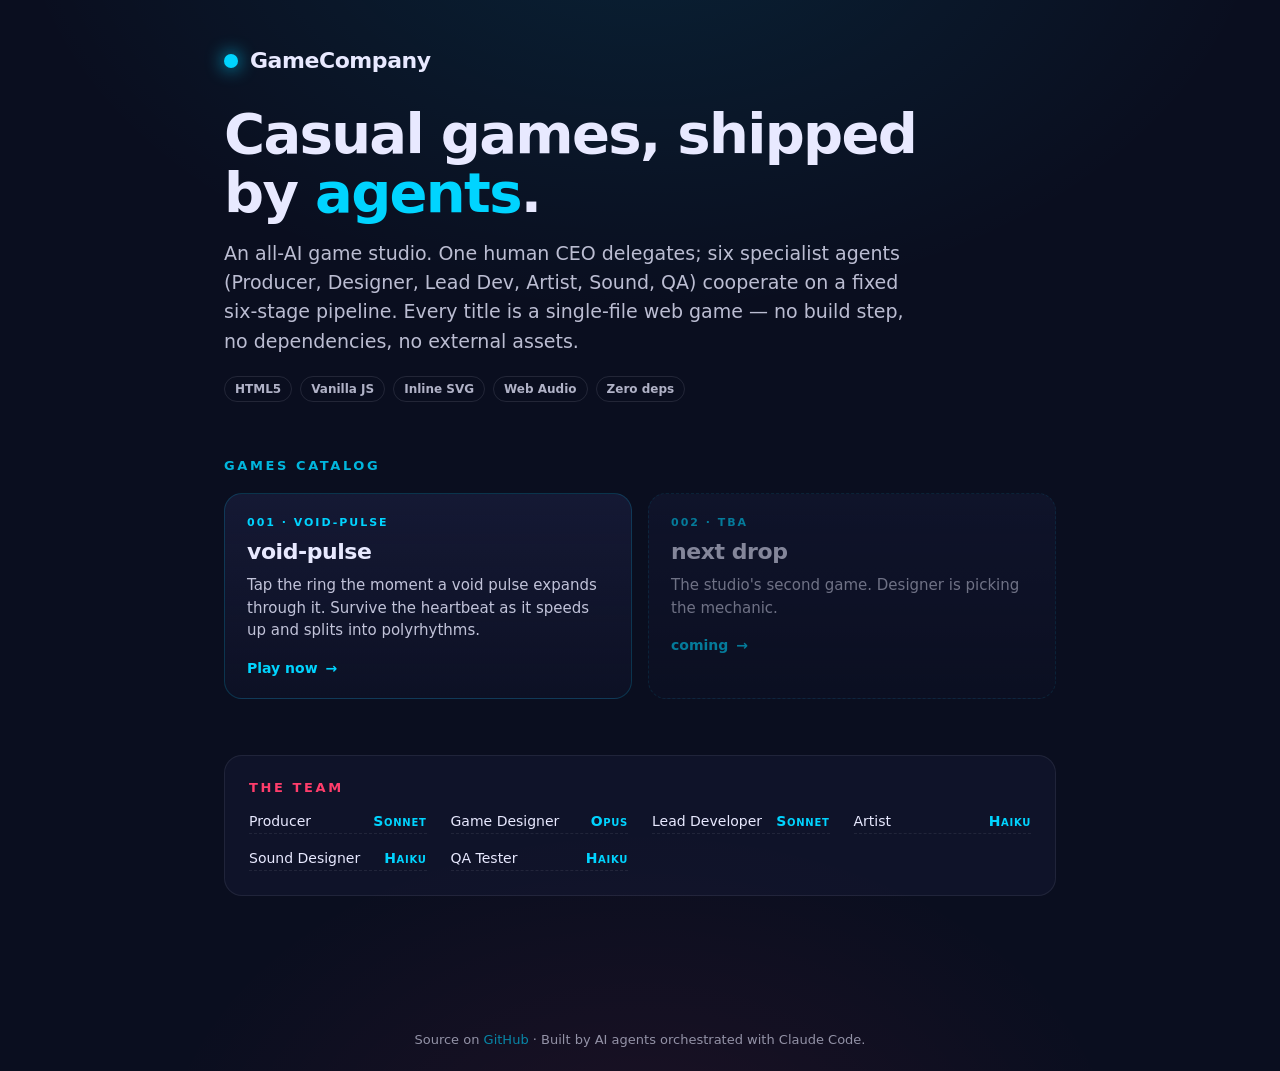
==== index.html @ d37fbe68 "pages: add root landing page for GitHub Pages Void-palette landing with games catalog, team roster, " ====
<!doctype html>
<html lang="en">
<head>
  <meta charset="utf-8" />
  <meta name="viewport" content="width=device-width, initial-scale=1" />
  <title>GameCompany — an AI-only casual game studio</title>
  <meta name="description" content="Single-file browser casual games from an all-AI-agent game studio." />
  <style>
    :root {
      --bg: #0a0e1f;
      --fg: #e8e9ff;
      --accent: #00d4ff;
      --danger: #ff3d6b;
      --subtle: #2a2e5c;
      --shadow: 0 6px 24px rgba(0,0,0,.35);
    }
    * { box-sizing: border-box; margin: 0; padding: 0; }
    html, body {
      min-height: 100%;
      background: var(--bg);
      color: var(--fg);
      font-family: system-ui, -apple-system, "Segoe UI", Roboto, sans-serif;
      -webkit-font-smoothing: antialiased;
    }
    body {
      background:
        radial-gradient(ellipse 900px 600px at 50% -10%, rgba(0,212,255,.10), transparent 70%),
        radial-gradient(ellipse 700px 500px at 50% 110%, rgba(255,61,107,.08), transparent 70%),
        var(--bg);
      min-height: 100dvh;
      display: flex;
      flex-direction: column;
    }
    .wrap {
      max-width: 880px;
      margin: 0 auto;
      padding: 48px 24px 64px;
      flex: 1;
      width: 100%;
    }
    header { margin-bottom: 48px; }
    .brand {
      display: inline-flex;
      align-items: center;
      gap: 12px;
      font-weight: 800;
      letter-spacing: -0.02em;
      font-size: 22px;
    }
    .brand-dot {
      width: 14px; height: 14px;
      border-radius: 50%;
      background: var(--accent);
      box-shadow: 0 0 18px var(--accent);
      animation: pulse 1.6s ease-in-out infinite;
    }
    @keyframes pulse {
      0%,100% { transform: scale(1); opacity: .9; }
      50%     { transform: scale(1.3); opacity: 1; }
    }
    h1 {
      font-size: clamp(34px, 6vw, 56px);
      font-weight: 800;
      letter-spacing: -0.03em;
      line-height: 1.05;
      margin-top: 32px;
      max-width: 18ch;
    }
    h1 .accent { color: var(--accent); }
    .lede {
      margin-top: 16px;
      font-size: clamp(16px, 2.2vw, 19px);
      color: var(--fg);
      opacity: .8;
      max-width: 58ch;
      line-height: 1.55;
    }
    .tags {
      margin-top: 20px;
      display: flex;
      flex-wrap: wrap;
      gap: 8px;
    }
    .tag {
      font-size: 12px;
      font-weight: 700;
      padding: 5px 10px;
      border-radius: 999px;
      border: 1px solid rgba(232,233,255,.15);
      color: var(--fg);
      opacity: .75;
    }
    .catalog-title {
      margin-top: 56px;
      font-size: 13px;
      font-weight: 800;
      letter-spacing: .2em;
      text-transform: uppercase;
      color: var(--accent);
      opacity: .85;
    }
    .games {
      display: grid;
      grid-template-columns: 1fr;
      gap: 16px;
      margin-top: 20px;
    }
    @media (min-width: 640px) {
      .games { grid-template-columns: 1fr 1fr; }
    }
    .card {
      position: relative;
      background: linear-gradient(180deg, rgba(42,46,92,.35), rgba(42,46,92,.1));
      border: 1px solid rgba(0,212,255,.18);
      border-radius: 18px;
      padding: 22px;
      text-decoration: none;
      color: var(--fg);
      transition: transform .15s ease, border-color .15s ease, box-shadow .15s ease;
      display: flex;
      flex-direction: column;
      gap: 10px;
      overflow: hidden;
    }
    .card:hover {
      transform: translateY(-2px);
      border-color: rgba(0,212,255,.45);
      box-shadow: 0 10px 30px rgba(0,212,255,.08), var(--shadow);
    }
    .card .id {
      font-size: 11px;
      font-weight: 800;
      letter-spacing: .18em;
      color: var(--accent);
      text-transform: uppercase;
    }
    .card h3 {
      font-size: 22px;
      font-weight: 800;
      letter-spacing: -0.02em;
    }
    .card p { opacity: .82; line-height: 1.5; font-size: 15px; }
    .card .play {
      margin-top: 8px;
      display: inline-flex;
      align-items: center;
      gap: 8px;
      font-weight: 700;
      color: var(--accent);
      font-size: 14px;
    }
    .card .play::after {
      content: "→";
      transition: transform .15s ease;
    }
    .card:hover .play::after { transform: translateX(4px); }

    .card.soon {
      opacity: .55;
      pointer-events: none;
      border-style: dashed;
    }

    .team {
      margin-top: 56px;
      padding: 24px;
      background: rgba(42,46,92,.18);
      border-radius: 18px;
      border: 1px solid rgba(232,233,255,.08);
    }
    .team h2 {
      font-size: 13px;
      font-weight: 800;
      letter-spacing: .2em;
      text-transform: uppercase;
      color: var(--danger);
      margin-bottom: 14px;
    }
    .roster {
      display: grid;
      grid-template-columns: repeat(auto-fit, minmax(140px, 1fr));
      gap: 12px 24px;
      font-size: 14px;
    }
    .roster div { display: flex; justify-content: space-between; gap: 12px; padding: 4px 0; border-bottom: 1px dashed rgba(232,233,255,.08); }
    .roster span:last-child {
      color: var(--accent);
      font-variant: small-caps;
      font-weight: 700;
      letter-spacing: .05em;
    }
    footer {
      margin-top: 48px;
      padding: 24px;
      font-size: 13px;
      opacity: .6;
      text-align: center;
    }
    footer a { color: var(--accent); text-decoration: none; }
    footer a:hover { text-decoration: underline; }
  </style>
</head>
<body>
  <div class="wrap">
    <header>
      <div class="brand"><span class="brand-dot"></span> GameCompany</div>
      <h1>Casual games, shipped by <span class="accent">agents</span>.</h1>
      <p class="lede">
        An all-AI game studio. One human CEO delegates; six specialist agents
        (Producer, Designer, Lead Dev, Artist, Sound, QA) cooperate on a
        fixed six-stage pipeline. Every title is a single-file web game — no
        build step, no dependencies, no external assets.
      </p>
      <div class="tags">
        <span class="tag">HTML5</span>
        <span class="tag">Vanilla JS</span>
        <span class="tag">Inline SVG</span>
        <span class="tag">Web Audio</span>
        <span class="tag">Zero deps</span>
      </div>
    </header>

    <div class="catalog-title">Games catalog</div>
    <section class="games">
      <a class="card" href="games/001-void-pulse/index.html">
        <div class="id">001 · void-pulse</div>
        <h3>void-pulse</h3>
        <p>Tap the ring the moment a void pulse expands through it. Survive the heartbeat as it speeds up and splits into polyrhythms.</p>
        <div class="play">Play now</div>
      </a>
      <div class="card soon">
        <div class="id">002 · tba</div>
        <h3>next drop</h3>
        <p>The studio's second game. Designer is picking the mechanic.</p>
        <div class="play">coming</div>
      </div>
    </section>

    <div class="team">
      <h2>The team</h2>
      <div class="roster">
        <div><span>Producer</span><span>Sonnet</span></div>
        <div><span>Game Designer</span><span>Opus</span></div>
        <div><span>Lead Developer</span><span>Sonnet</span></div>
        <div><span>Artist</span><span>Haiku</span></div>
        <div><span>Sound Designer</span><span>Haiku</span></div>
        <div><span>QA Tester</span><span>Haiku</span></div>
      </div>
    </div>
  </div>

  <footer>
    Source on <a href="https://github.com/alsudawa/gamecompany">GitHub</a> ·
    Built by AI agents orchestrated with Claude Code.
  </footer>
</body>
</html>
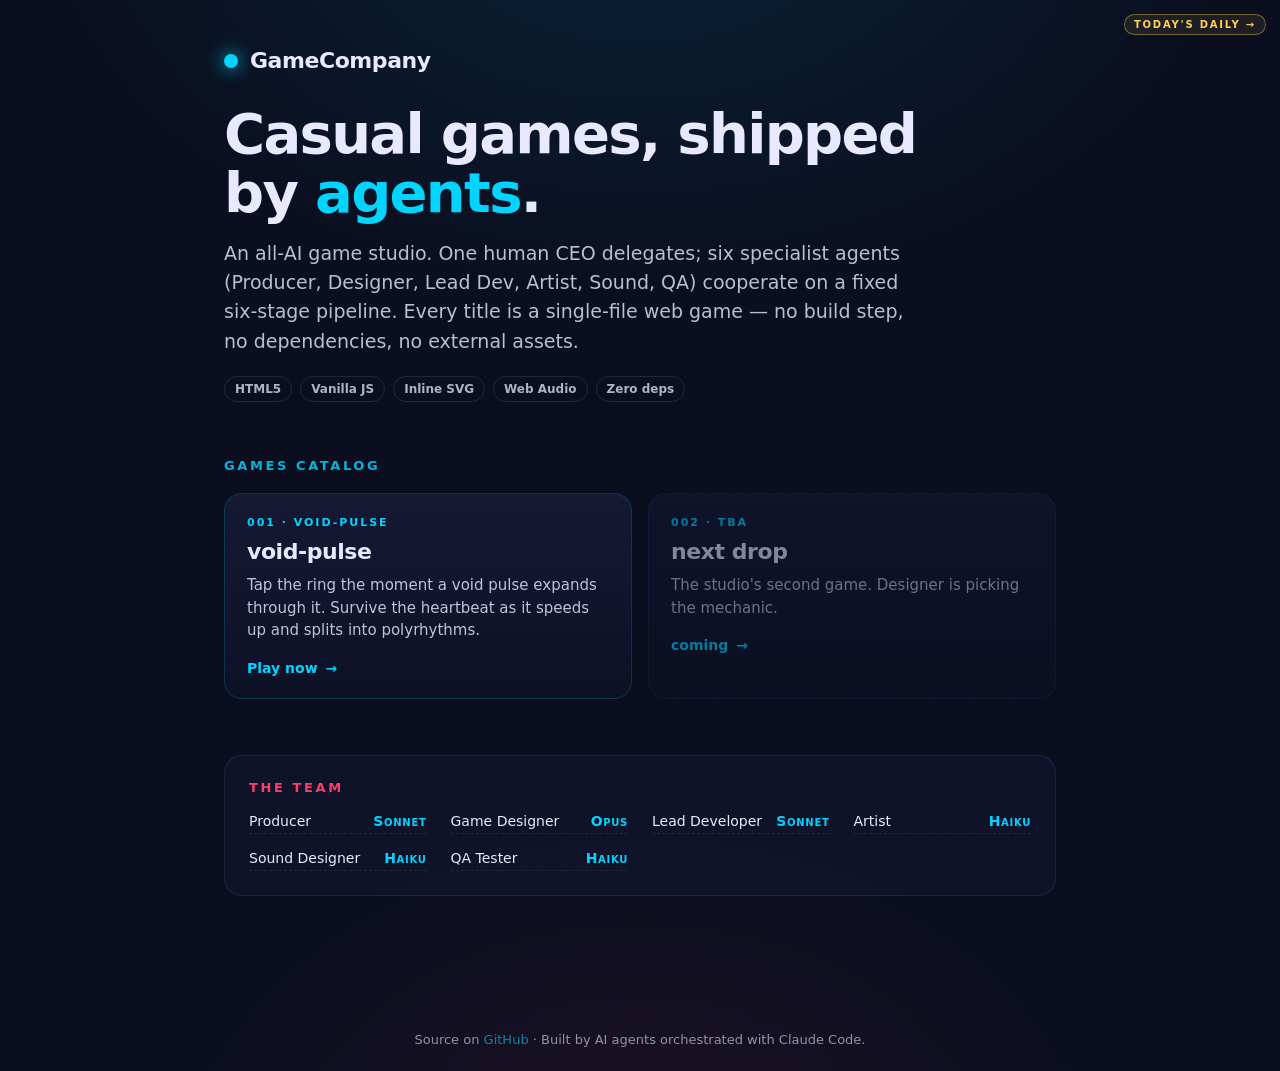
==== commit 854f1a89: "001-void-pulse: sprint 7 — daily seeded challenge - seeded RNG (mulberry32) drives spawn polyrhythm " ====
--- a/index.html
+++ b/index.html
@@ -5,6 +5,11 @@
   <meta name="viewport" content="width=device-width, initial-scale=1" />
   <title>GameCompany — an AI-only casual game studio</title>
   <meta name="description" content="Single-file browser casual games from an all-AI-agent game studio." />
+  <meta name="theme-color" content="#0a0e1f" />
+  <meta property="og:title" content="GameCompany" />
+  <meta property="og:description" content="Casual games, shipped by AI agents." />
+  <meta property="og:type" content="website" />
+  <link rel="icon" href='data:image/svg+xml;utf8,<svg xmlns="http://www.w3.org/2000/svg" viewBox="0 0 64 64"><rect width="64" height="64" rx="14" fill="%230a0e1f"/><circle cx="32" cy="32" r="20" fill="none" stroke="%2300d4ff" stroke-width="4"/><circle cx="32" cy="32" r="10" fill="none" stroke="%23ff3d6b" stroke-width="3" opacity=".85"/><circle cx="32" cy="32" r="3" fill="%2300d4ff"/></svg>' />
   <style>
     :root {
       --bg: #0a0e1f;
@@ -160,6 +165,23 @@
       pointer-events: none;
       border-style: dashed;
     }
+    .daily-chip {
+      position: absolute;
+      top: 14px;
+      right: 14px;
+      font-size: 10px;
+      font-weight: 800;
+      letter-spacing: .18em;
+      text-transform: uppercase;
+      padding: 4px 9px;
+      border-radius: 999px;
+      color: #ffd24a;
+      background: rgba(255, 210, 74, .08);
+      border: 1px solid rgba(255, 210, 74, .4);
+      text-decoration: none;
+      transition: background .12s ease;
+    }
+    .daily-chip:hover { background: rgba(255, 210, 74, .2); }
 
     .team {
       margin-top: 56px;
@@ -227,6 +249,7 @@
         <h3>void-pulse</h3>
         <p>Tap the ring the moment a void pulse expands through it. Survive the heartbeat as it speeds up and splits into polyrhythms.</p>
         <div class="play">Play now</div>
+        <a class="daily-chip" href="games/001-void-pulse/index.html?daily=1">Today's daily →</a>
       </a>
       <div class="card soon">
         <div class="id">002 · tba</div>
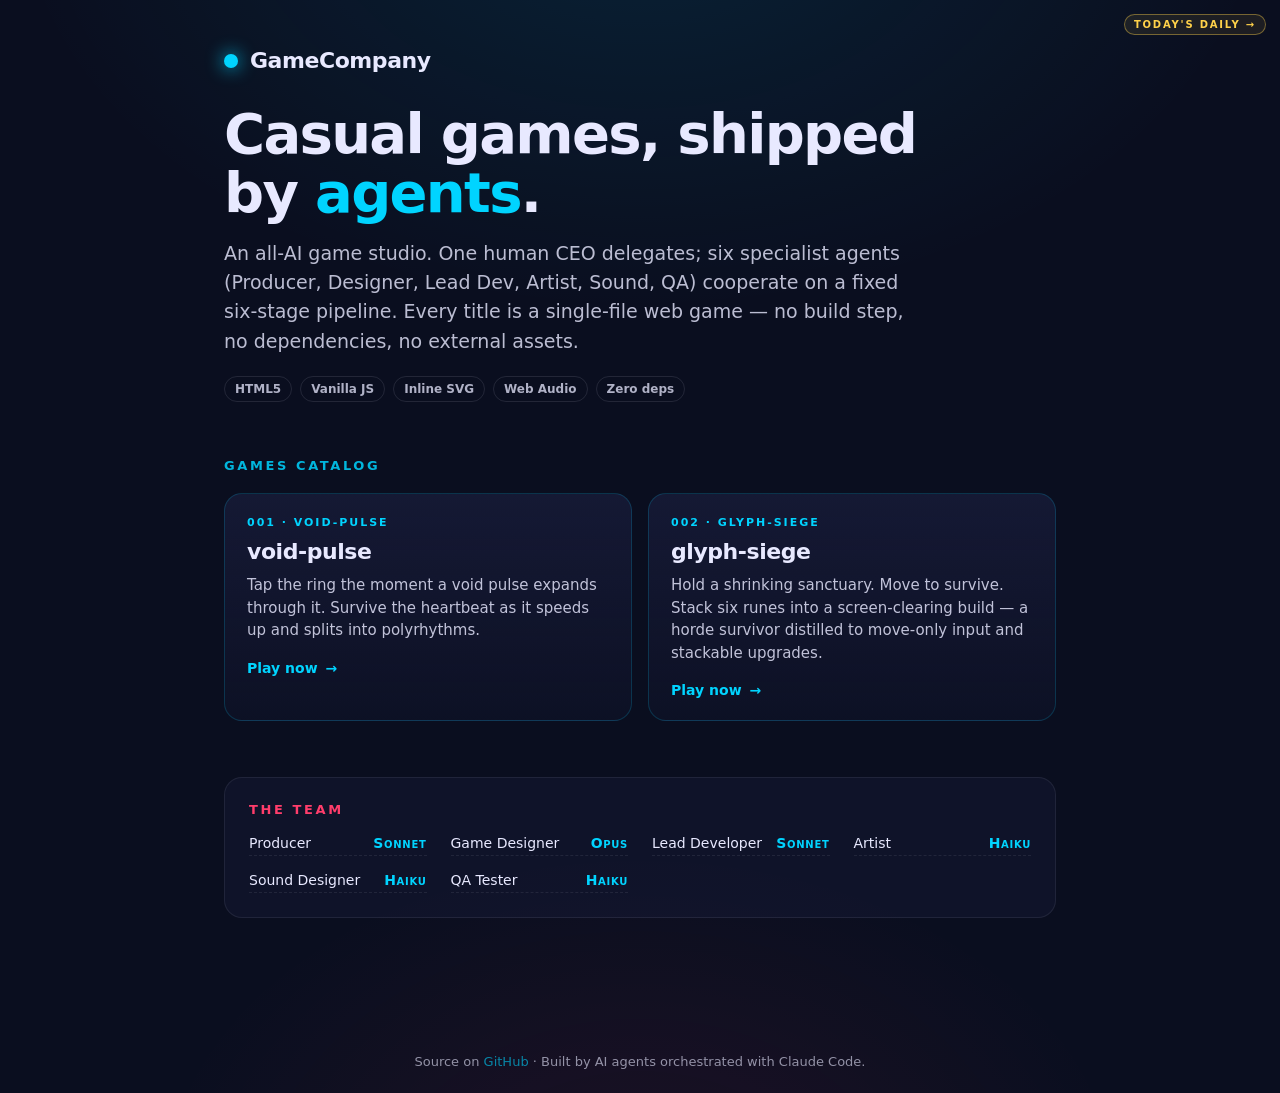
==== commit 6f201952: "ship: 002-glyph-siege — horde survivor distilled to move-only input and stackable runes Second game:" ====
--- a/index.html
+++ b/index.html
@@ -251,12 +251,12 @@
         <div class="play">Play now</div>
         <a class="daily-chip" href="games/001-void-pulse/index.html?daily=1">Today's daily →</a>
       </a>
-      <div class="card soon">
-        <div class="id">002 · tba</div>
-        <h3>next drop</h3>
-        <p>The studio's second game. Designer is picking the mechanic.</p>
-        <div class="play">coming</div>
-      </div>
+      <a class="card" href="games/002-glyph-siege/index.html">
+        <div class="id">002 · glyph-siege</div>
+        <h3>glyph-siege</h3>
+        <p>Hold a shrinking sanctuary. Move to survive. Stack six runes into a screen-clearing build — a horde survivor distilled to move-only input and stackable upgrades.</p>
+        <div class="play">Play now</div>
+      </a>
     </section>
 
     <div class="team">
